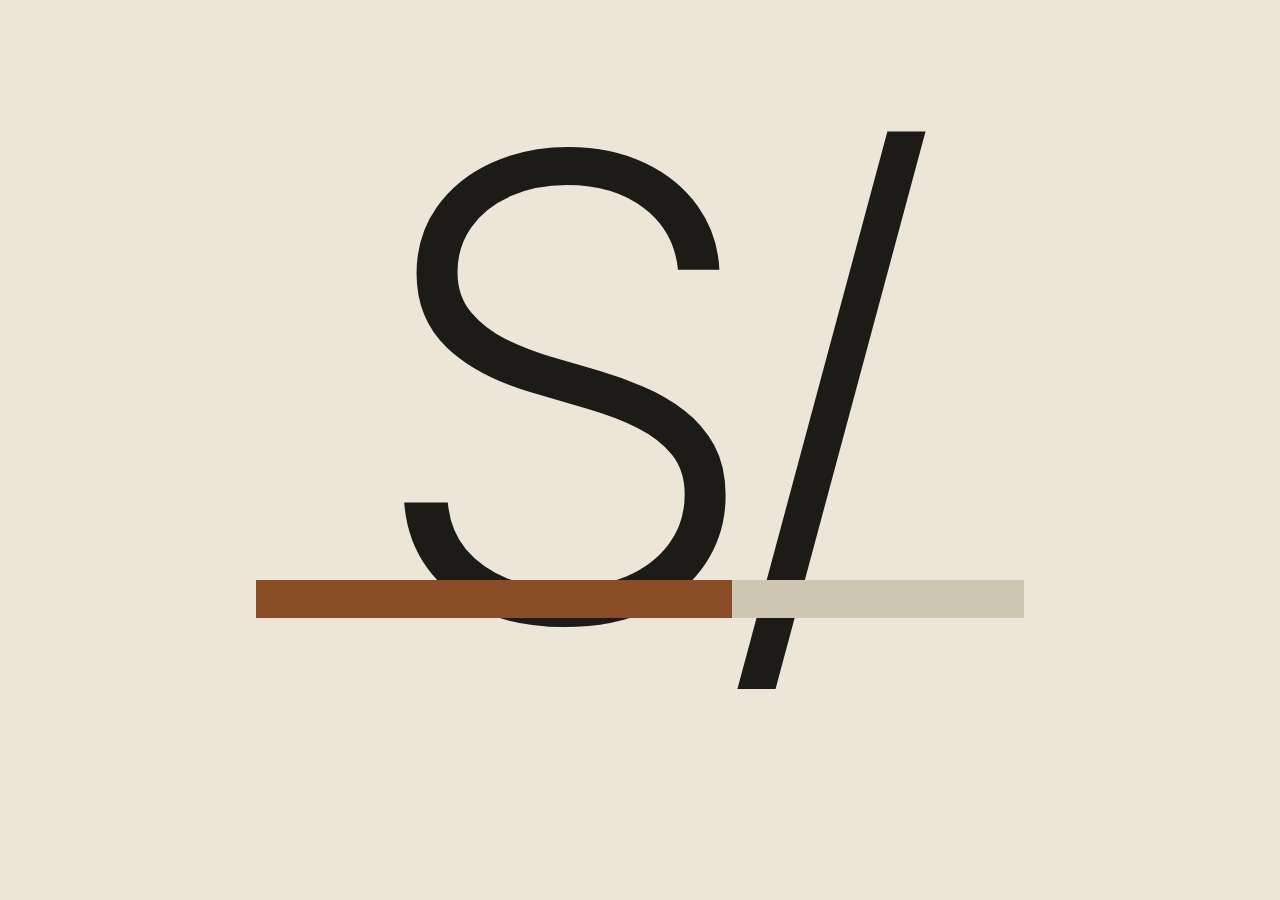
==== iconos/icono.html @ 1b50c724 "feat: app de finanzas personal, gastos, presupuesto y metas en soles y dolares Co-Authored-By: Claud" ====
<!doctype html>
<!-- Fuente del ícono. Se saca a PNG con una captura de Edge sin ventana (ver LEEME.md). -->
<meta charset="utf-8">
<style>
@font-face { font-family: "Inter Tight"; font-weight: 300 600; src: url("../fuentes/InterTight.woff2") format("woff2"); }
html, body { margin: 0; height: 100%; overflow: hidden; background: #ECE5D8; }
body { display: grid; place-items: center; font-family: "Inter Tight", Arial, sans-serif; color: #1D1B18; }
.s { font-size: 50vw; font-weight: 300; letter-spacing: -.04em; line-height: 1; transform: translateY(-5vw); }
.r { position: fixed; left: 20vw; right: 20vw; bottom: 22vw; height: 3vw; background: #CFC5B3; }
.r i { display: block; width: 62%; height: 100%; background: #8A4B27; }
</style>
<div class="s">S/</div>
<div class="r"><i></i></div>
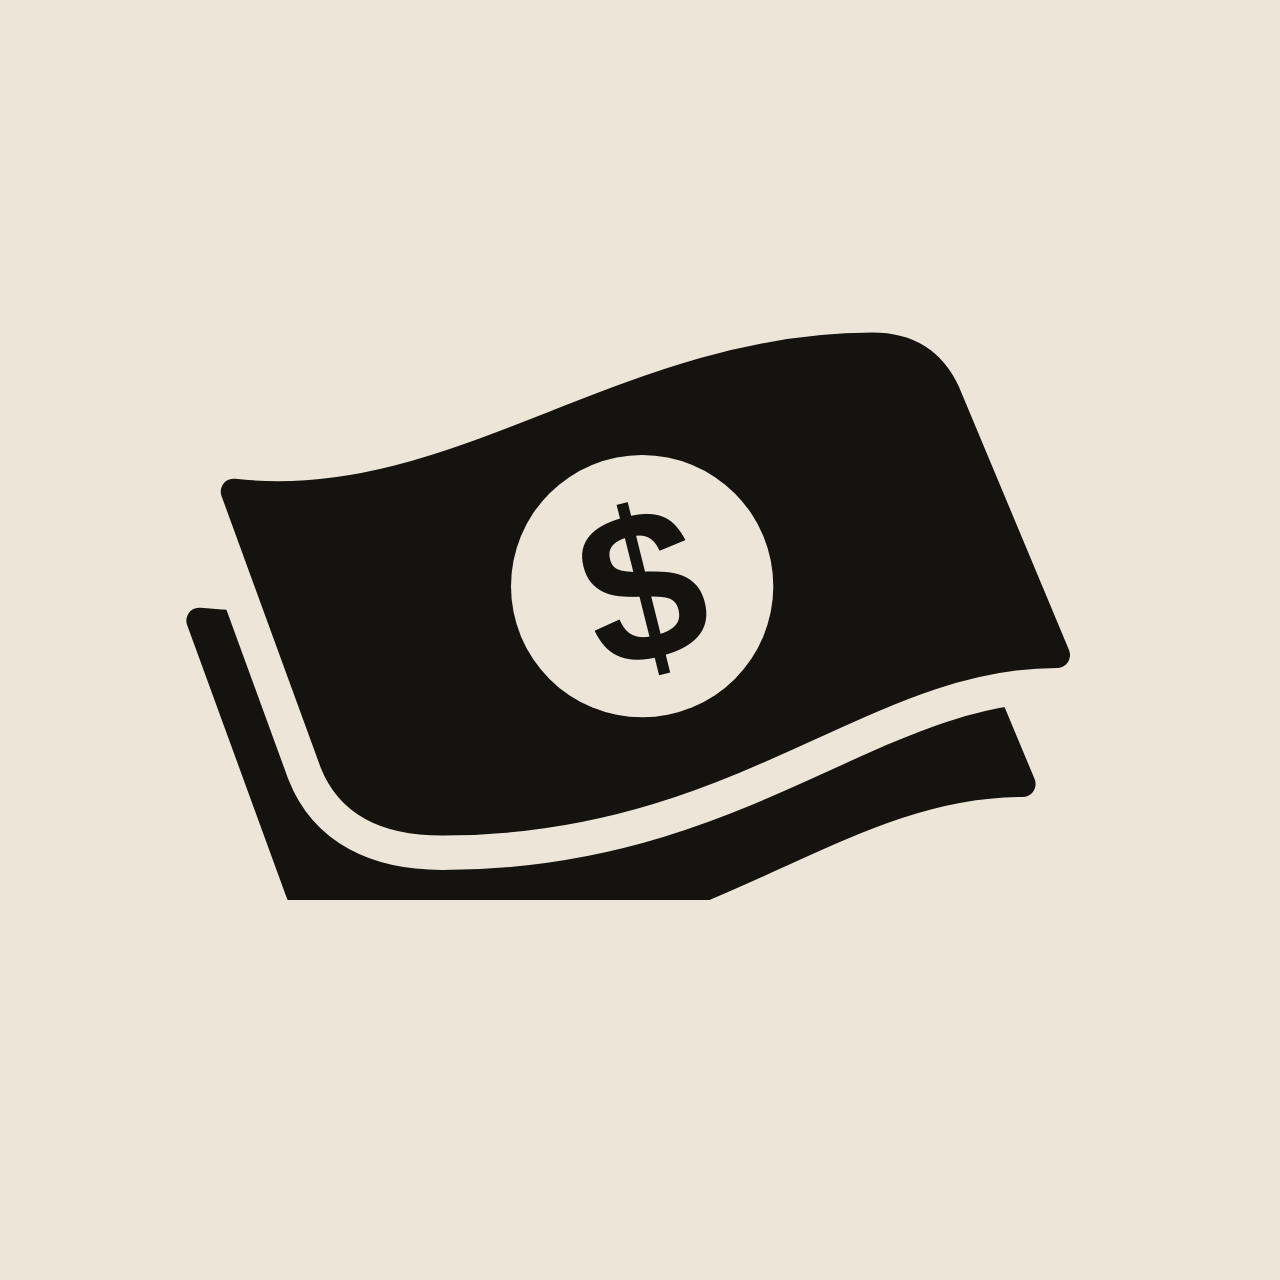
==== commit 1605b14e: "fix: icono nuevo (fajo de billetes) y el de 180 px ya no sale recortado Co-Authored-By: Claude Opus " ====
--- a/iconos/icono.html
+++ b/iconos/icono.html
@@ -1,13 +1,23 @@
 <!doctype html>
-<!-- Fuente del ícono. Se saca a PNG con una captura de Edge sin ventana (ver LEEME.md). -->
+<!-- Fuente del ícono: un fajo de billetes ondulado, dibujado en vectores.
+     Se saca a PNG con una captura de Edge sin ventana (ver LEEME.md). -->
 <meta charset="utf-8">
 <style>
-@font-face { font-family: "Inter Tight"; font-weight: 300 600; src: url("../fuentes/InterTight.woff2") format("woff2"); }
 html, body { margin: 0; height: 100%; overflow: hidden; background: #ECE5D8; }
-body { display: grid; place-items: center; font-family: "Inter Tight", Arial, sans-serif; color: #1D1B18; }
-.s { font-size: 50vw; font-weight: 300; letter-spacing: -.04em; line-height: 1; transform: translateY(-5vw); }
-.r { position: fixed; left: 20vw; right: 20vw; bottom: 22vw; height: 3vw; background: #CFC5B3; }
-.r i { display: block; width: 62%; height: 100%; background: #8A4B27; }
+svg { display: block; width: 100vw; height: 100vw; }
 </style>
-<div class="s">S/</div>
-<div class="r"><i></i></div>
+<svg viewBox="0 0 512 512" xmlns="http://www.w3.org/2000/svg">
+  <defs>
+    <path id="billete" d="M148,524 C250,536 330,456 445,456 Q470,456 480,478 L531,600 C440,600 380,678 245,678 Q205,678 194,650 Z"/>
+  </defs>
+  <rect width="512" height="512" fill="#ECE5D8"/>
+  <g transform="translate(256 262) scale(.86) translate(-337 -600)" stroke-linejoin="round">
+    <!-- el billete de atrás, el aire entre los dos y el de adelante -->
+    <use href="#billete" x="-16" y="60" fill="#15130F" stroke="#15130F" stroke-width="12"/>
+    <use href="#billete" fill="#ECE5D8" stroke="#ECE5D8" stroke-width="44"/>
+    <use href="#billete" fill="#15130F" stroke="#15130F" stroke-width="12"/>
+    <circle cx="338" cy="568" r="61" fill="#ECE5D8"/>
+    <text x="338" y="568" transform="rotate(-14 338 568)" text-anchor="middle" dominant-baseline="central"
+      font-family="'Arial Black', 'Segoe UI Black', Arial, sans-serif" font-weight="900" font-size="100" fill="#15130F">$</text>
+  </g>
+</svg>
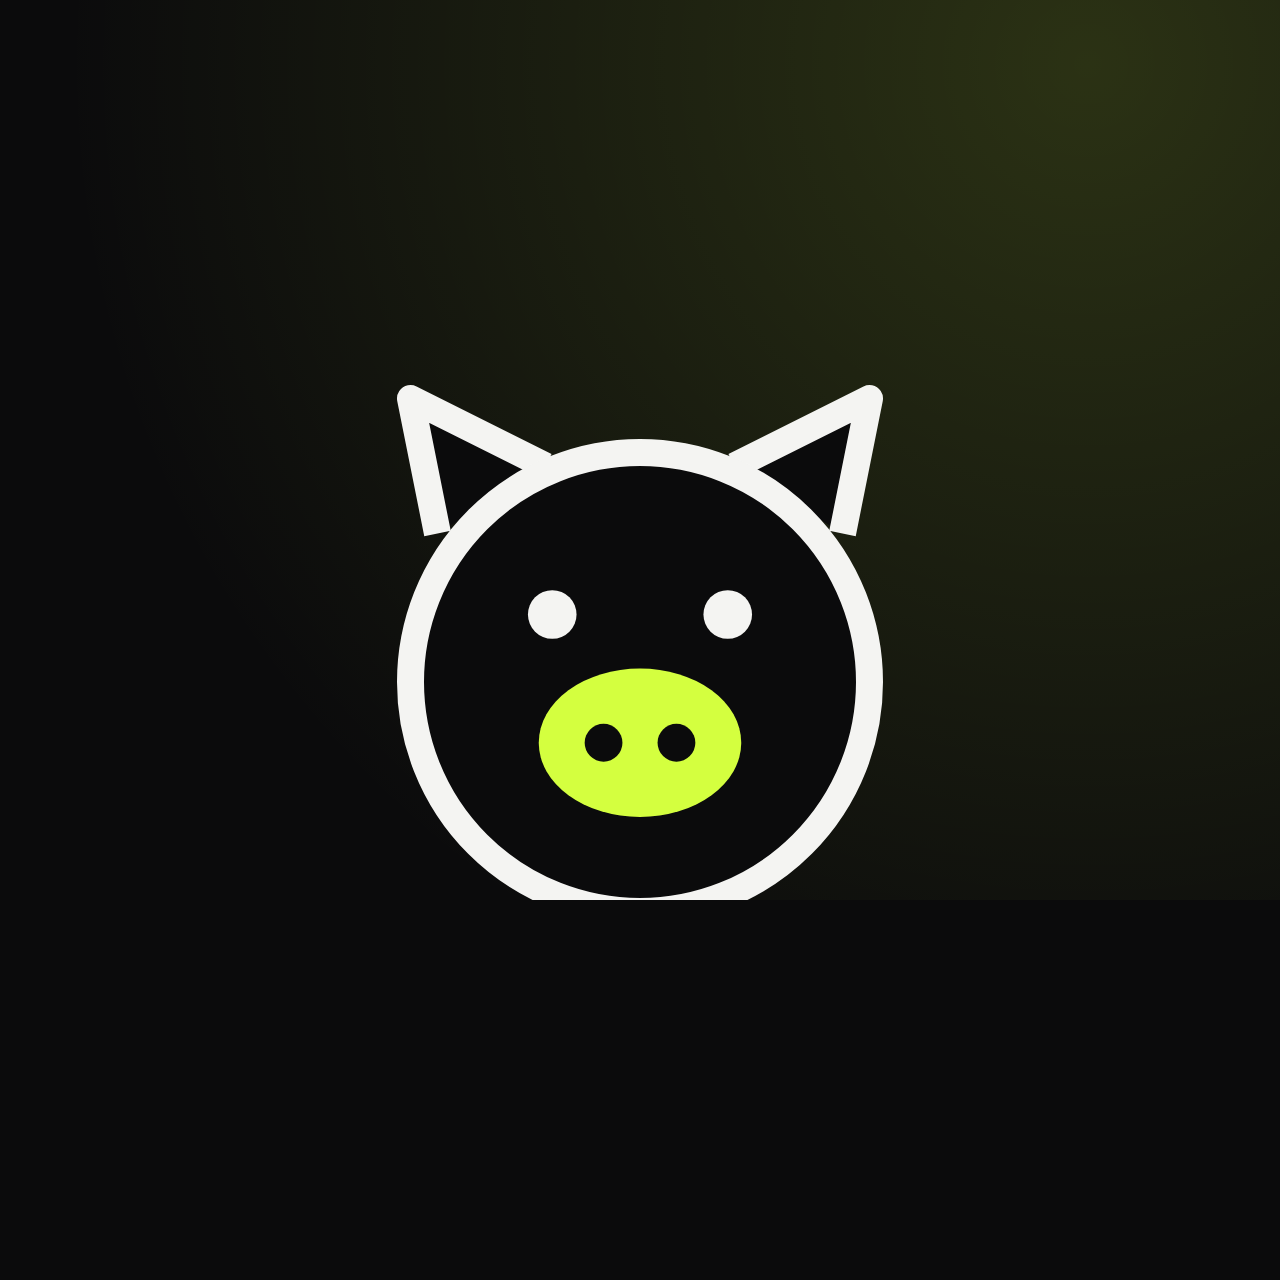
==== commit 02546b3e: "feat: Oink negro, Inicio nuevo con ojito, suscripciones, devoluciones, Yape/Plin y buscador Co-Autho" ====
--- a/iconos/icono.html
+++ b/iconos/icono.html
@@ -1,23 +1,28 @@
 <!doctype html>
-<!-- Fuente del ícono: un fajo de billetes ondulado, dibujado en vectores.
+<!-- Fuente del ícono: el chanchito negro de trazo claro con el hocico lima.
      Se saca a PNG con una captura de Edge sin ventana (ver LEEME.md). -->
 <meta charset="utf-8">
 <style>
-html, body { margin: 0; height: 100%; overflow: hidden; background: #ECE5D8; }
+html, body { margin: 0; height: 100%; overflow: hidden; background: #0B0B0C; }
 svg { display: block; width: 100vw; height: 100vw; }
 </style>
 <svg viewBox="0 0 512 512" xmlns="http://www.w3.org/2000/svg">
   <defs>
-    <path id="billete" d="M148,524 C250,536 330,456 445,456 Q470,456 480,478 L531,600 C440,600 380,678 245,678 Q205,678 194,650 Z"/>
+    <radialGradient id="brillo" cx="85%" cy="5%" r="80%">
+      <stop offset="0" stop-color="#D4FF3F" stop-opacity=".16"/>
+      <stop offset="1" stop-color="#D4FF3F" stop-opacity="0"/>
+    </radialGradient>
   </defs>
-  <rect width="512" height="512" fill="#ECE5D8"/>
-  <g transform="translate(256 262) scale(.86) translate(-337 -600)" stroke-linejoin="round">
-    <!-- el billete de atrás, el aire entre los dos y el de adelante -->
-    <use href="#billete" x="-16" y="60" fill="#15130F" stroke="#15130F" stroke-width="12"/>
-    <use href="#billete" fill="#ECE5D8" stroke="#ECE5D8" stroke-width="44"/>
-    <use href="#billete" fill="#15130F" stroke="#15130F" stroke-width="12"/>
-    <circle cx="338" cy="568" r="61" fill="#ECE5D8"/>
-    <text x="338" y="568" transform="rotate(-14 338 568)" text-anchor="middle" dominant-baseline="central"
-      font-family="'Arial Black', 'Segoe UI Black', Arial, sans-serif" font-weight="900" font-size="100" fill="#15130F">$</text>
+  <rect width="512" height="512" fill="#0B0B0C"/>
+  <rect width="512" height="512" fill="url(#brillo)"/>
+  <g transform="translate(256 262) scale(5.4) translate(-32 -33)" stroke-linejoin="round">
+    <path d="M17 24 L15 14 L25 19" fill="#0B0B0C" stroke="#F4F4F2" stroke-width="2"/>
+    <path d="M47 24 L49 14 L39 19" fill="#0B0B0C" stroke="#F4F4F2" stroke-width="2"/>
+    <circle cx="32" cy="35" r="17" fill="#0B0B0C" stroke="#F4F4F2" stroke-width="2"/>
+    <circle cx="25.5" cy="30" r="1.8" fill="#F4F4F2"/>
+    <circle cx="38.5" cy="30" r="1.8" fill="#F4F4F2"/>
+    <ellipse cx="32" cy="39.5" rx="7.5" ry="5.5" fill="#D4FF3F"/>
+    <circle cx="29.3" cy="39.5" r="1.4" fill="#0B0B0C"/>
+    <circle cx="34.7" cy="39.5" r="1.4" fill="#0B0B0C"/>
   </g>
 </svg>
